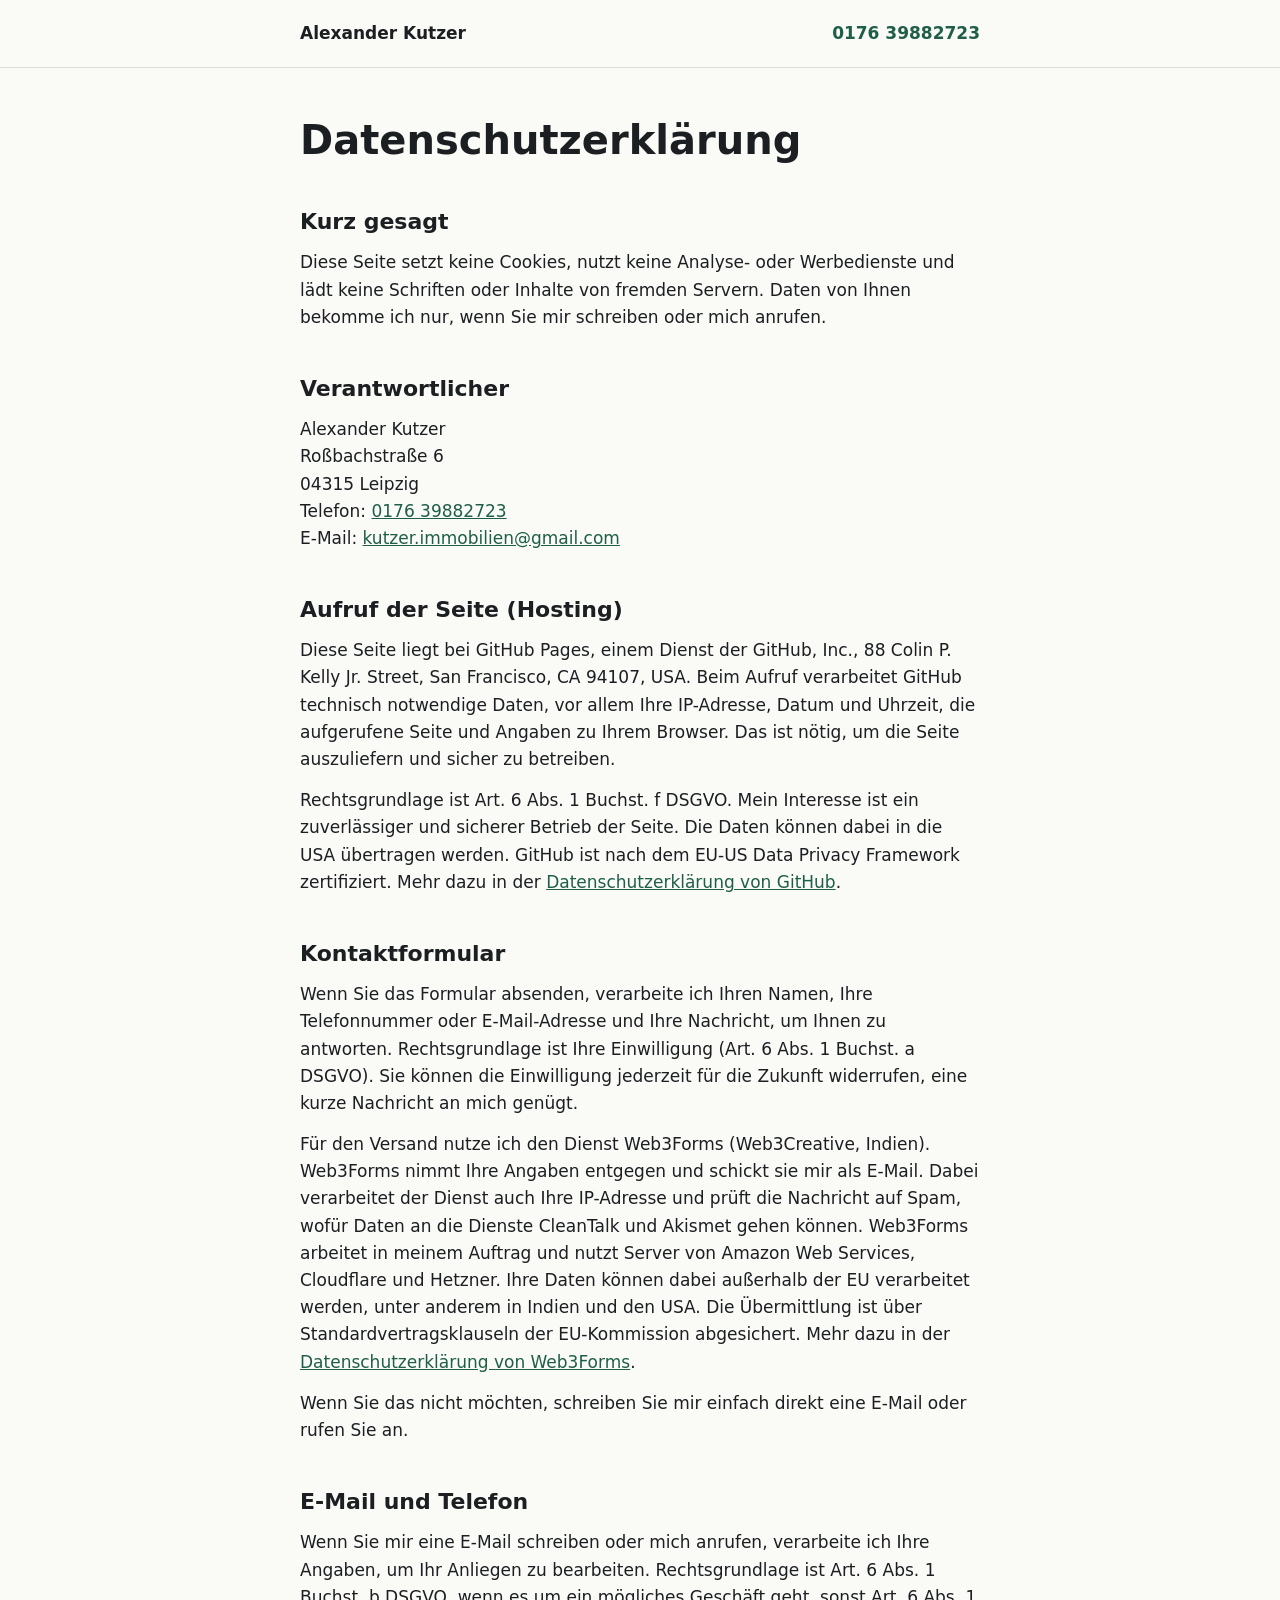
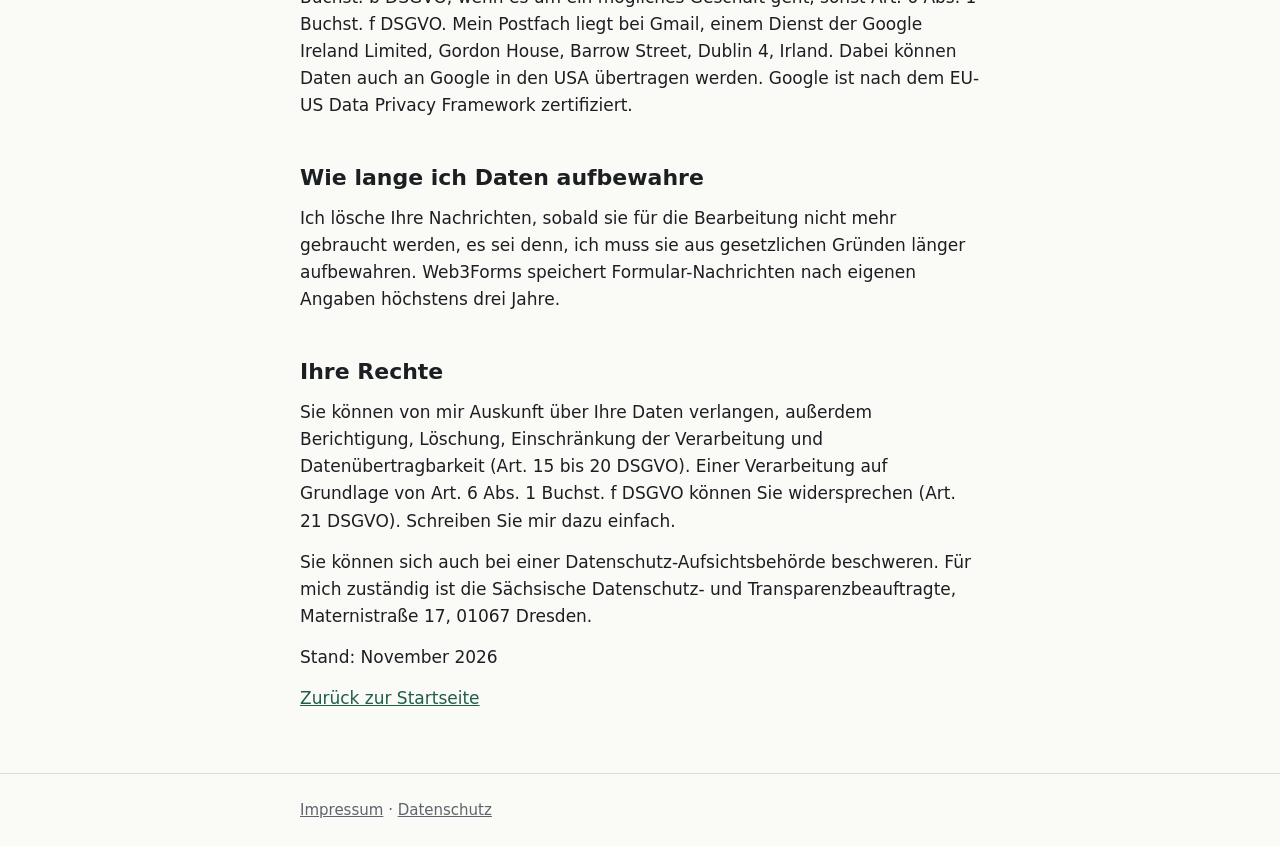
==== datenschutz.html @ 6d58d4cd "Webseite: Startseite, Impressum, Datenschutz Co-Authored-By: Claude Fable 5.2 <noreply@anthropic.com" ====
<!doctype html>
<html lang="de">
<head>
<meta charset="utf-8">
<meta name="viewport" content="width=device-width, initial-scale=1">
<title>Datenschutz – Alexander Kutzer</title>
<meta name="robots" content="noindex">
<link rel="stylesheet" href="style.css">
</head>
<body>
<header><div class="wrap">
  <a class="name" href="./">Alexander Kutzer</a>
  <a class="tel" href="tel:+4917639882723">0176 39882723</a>
</div></header>

<main class="wrap">
  <h1>Datenschutzerklärung</h1>

  <h2>Kurz gesagt</h2>
  <p>Diese Seite setzt keine Cookies, nutzt keine Analyse- oder Werbedienste und lädt keine Schriften oder Inhalte von fremden Servern. Daten von Ihnen bekomme ich nur, wenn Sie mir schreiben oder mich anrufen.</p>

  <h2>Verantwortlicher</h2>
  <p>Alexander Kutzer<br>
  Roßbachstraße 6<br>
  04315 Leipzig<br>
  Telefon: <a href="tel:+4917639882723">0176 39882723</a><br>
  E-Mail: <a href="mailto:kutzer.immobilien@gmail.com">kutzer.immobilien@gmail.com</a></p>

  <h2>Aufruf der Seite (Hosting)</h2>
  <p>Diese Seite liegt bei GitHub Pages, einem Dienst der GitHub, Inc., 88 Colin P. Kelly Jr. Street, San Francisco, CA 94107, USA. Beim Aufruf verarbeitet GitHub technisch notwendige Daten, vor allem Ihre IP-Adresse, Datum und Uhrzeit, die aufgerufene Seite und Angaben zu Ihrem Browser. Das ist nötig, um die Seite auszuliefern und sicher zu betreiben.</p>
  <p>Rechtsgrundlage ist Art. 6 Abs. 1 Buchst. f DSGVO. Mein Interesse ist ein zuverlässiger und sicherer Betrieb der Seite. Die Daten können dabei in die USA übertragen werden. GitHub ist nach dem EU-US Data Privacy Framework zertifiziert. Mehr dazu in der <a href="https://docs.github.com/de/site-policy/privacy-policies/github-general-privacy-statement" rel="noopener">Datenschutzerklärung von GitHub</a>.</p>

  <h2>Kontaktformular</h2>
  <p>Wenn Sie das Formular absenden, verarbeite ich Ihren Namen, Ihre Telefonnummer oder E-Mail-Adresse und Ihre Nachricht, um Ihnen zu antworten. Rechtsgrundlage ist Ihre Einwilligung (Art. 6 Abs. 1 Buchst. a DSGVO). Sie können die Einwilligung jederzeit für die Zukunft widerrufen, eine kurze Nachricht an mich genügt.</p>
  <p>Für den Versand nutze ich den Dienst Web3Forms (Web3Creative, Indien). Web3Forms nimmt Ihre Angaben entgegen und schickt sie mir als E-Mail. Dabei verarbeitet der Dienst auch Ihre IP-Adresse und prüft die Nachricht auf Spam, wofür Daten an die Dienste CleanTalk und Akismet gehen können. Web3Forms arbeitet in meinem Auftrag und nutzt Server von Amazon Web Services, Cloudflare und Hetzner. Ihre Daten können dabei außerhalb der EU verarbeitet werden, unter anderem in Indien und den USA. Die Übermittlung ist über Standardvertragsklauseln der EU-Kommission abgesichert. Mehr dazu in der <a href="https://web3forms.com/privacy" rel="noopener">Datenschutzerklärung von Web3Forms</a>.</p>
  <p>Wenn Sie das nicht möchten, schreiben Sie mir einfach direkt eine E-Mail oder rufen Sie an.</p>

  <h2>E-Mail und Telefon</h2>
  <p>Wenn Sie mir eine E-Mail schreiben oder mich anrufen, verarbeite ich Ihre Angaben, um Ihr Anliegen zu bearbeiten. Rechtsgrundlage ist Art. 6 Abs. 1 Buchst. b DSGVO, wenn es um ein mögliches Geschäft geht, sonst Art. 6 Abs. 1 Buchst. f DSGVO. Mein Postfach liegt bei Gmail, einem Dienst der Google Ireland Limited, Gordon House, Barrow Street, Dublin 4, Irland. Dabei können Daten auch an Google in den USA übertragen werden. Google ist nach dem EU-US Data Privacy Framework zertifiziert.</p>

  <h2>Wie lange ich Daten aufbewahre</h2>
  <p>Ich lösche Ihre Nachrichten, sobald sie für die Bearbeitung nicht mehr gebraucht werden, es sei denn, ich muss sie aus gesetzlichen Gründen länger aufbewahren. Web3Forms speichert Formular-Nachrichten nach eigenen Angaben höchstens drei Jahre.</p>

  <h2>Ihre Rechte</h2>
  <p>Sie können von mir Auskunft über Ihre Daten verlangen, außerdem Berichtigung, Löschung, Einschränkung der Verarbeitung und Datenübertragbarkeit (Art. 15 bis 20 DSGVO). Einer Verarbeitung auf Grundlage von Art. 6 Abs. 1 Buchst. f DSGVO können Sie widersprechen (Art. 21 DSGVO). Schreiben Sie mir dazu einfach.</p>
  <p>Sie können sich auch bei einer Datenschutz-Aufsichtsbehörde beschweren. Für mich zuständig ist die Sächsische Datenschutz- und Transparenzbeauftragte, Maternistraße 17, 01067 Dresden.</p>

  <p>Stand: November 2026</p>
  <p><a href="./">Zurück zur Startseite</a></p>
</main>

<footer><div class="wrap">
  <a href="impressum.html">Impressum</a> · <a href="datenschutz.html">Datenschutz</a>
</div></footer>
</body>
</html>
---- style.css ----
:root{--bg:#fafaf7;--fg:#1c1f22;--mute:#5d646b;--acc:#1f5f4a;--line:#dcdcd4;--card:#fff;--btn:#fff}
@media (prefers-color-scheme:dark){:root{--bg:#15181a;--fg:#ececea;--mute:#a0a7ad;--acc:#6cc2a2;--line:#2b3033;--card:#1c2023;--btn:#0f1412}}
*{box-sizing:border-box}
body{margin:0;background:var(--bg);color:var(--fg);font:17px/1.6 system-ui,-apple-system,"Segoe UI",sans-serif}
.wrap{max-width:720px;margin:0 auto;padding:0 20px}
header{padding:20px 0;border-bottom:1px solid var(--line)}
header .wrap{display:flex;justify-content:space-between;align-items:center;gap:12px;flex-wrap:wrap}
.name{font-weight:600;color:var(--fg);text-decoration:none}
a{color:var(--acc)}
header a.tel{text-decoration:none;font-weight:600}
h1{font-size:clamp(28px,6vw,40px);line-height:1.2;margin:48px 0 12px}
h2{font-size:22px;margin:40px 0 10px}
h3{font-size:18px;margin:28px 0 6px}
p{margin:0 0 14px}
.lead{font-size:19px;color:var(--mute)}
.btn{display:inline-block;background:var(--acc);color:var(--btn);padding:12px 20px;border-radius:8px;text-decoration:none;font-weight:600;border:0;font-size:17px;cursor:pointer}
ul{padding-left:20px;margin:0 0 14px}
li{margin-bottom:6px}
.card{background:var(--card);border:1px solid var(--line);border-radius:10px;padding:20px}
label{display:block;font-weight:600;margin:14px 0 4px}
input,textarea{width:100%;padding:10px;font:inherit;color:var(--fg);background:var(--bg);border:1px solid var(--line);border-radius:6px}
.check{display:flex;gap:10px;align-items:flex-start;font-weight:400;margin-top:14px}
.check input{width:auto;margin-top:6px}
.hp{display:none}
#status{font-weight:600;margin:14px 0 0}
footer{margin-top:60px;padding:24px 0;border-top:1px solid var(--line);color:var(--mute);font-size:15px}
footer a{color:var(--mute)}
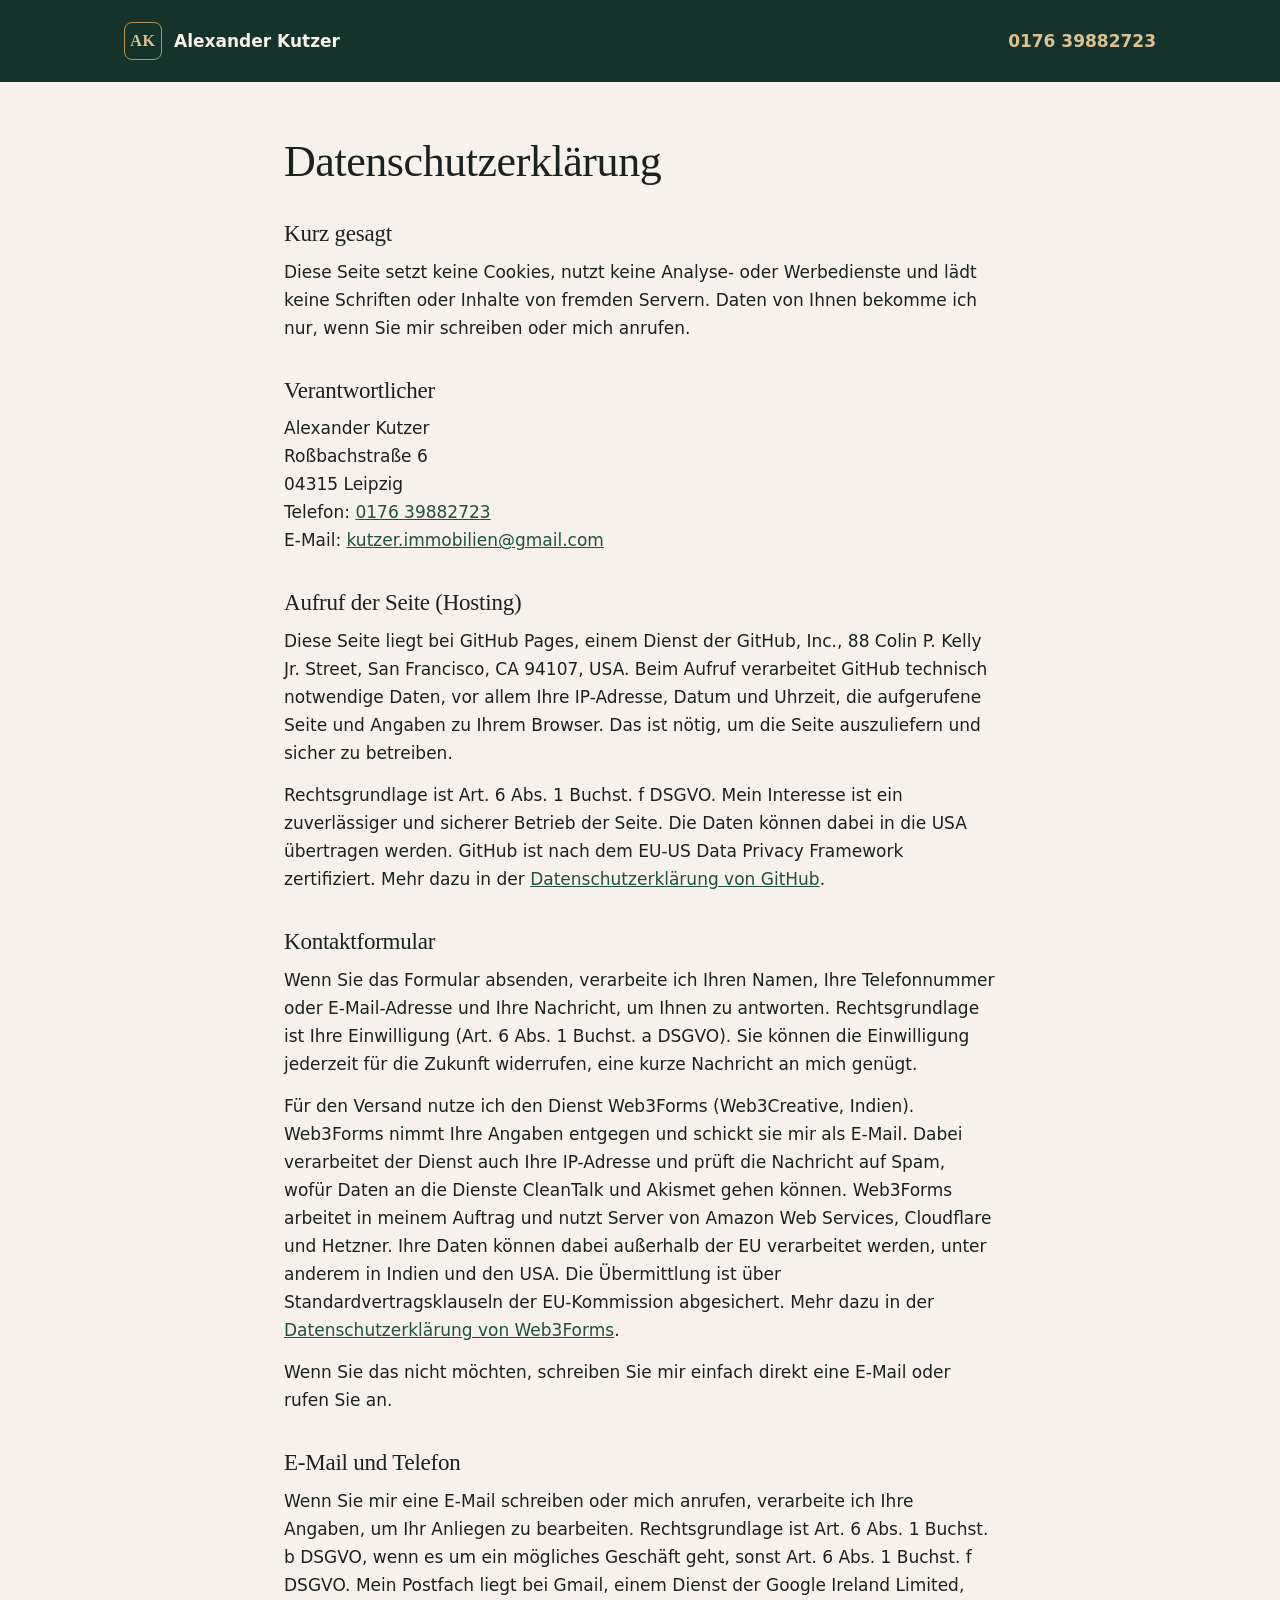
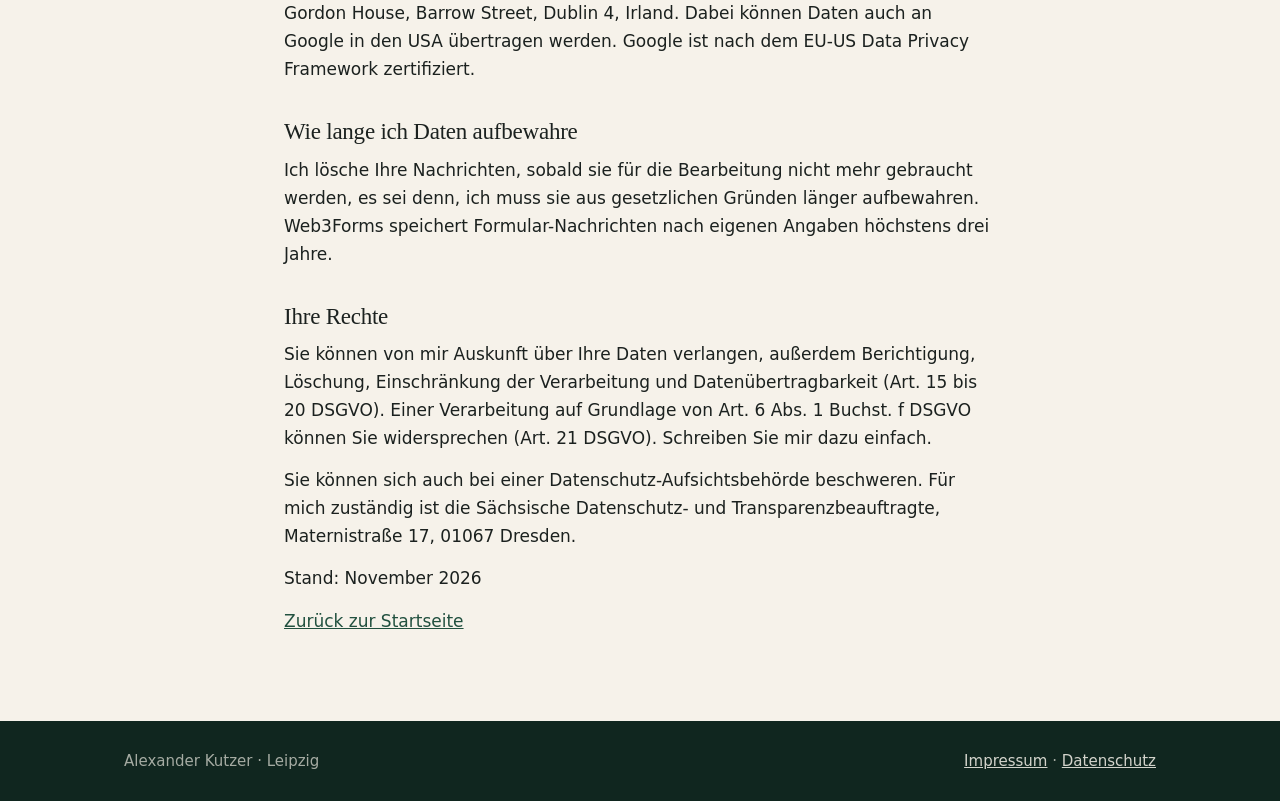
==== commit 35623ae5: "Neues Design: Hero mit Hauszeichnung, Karten, Ablauf, Kontaktbereich Co-Authored-By: Claude Fable 5." ====
--- a/datenschutz.html
+++ b/datenschutz.html
@@ -8,12 +8,12 @@
 <link rel="stylesheet" href="style.css">
 </head>
 <body>
-<header><div class="wrap">
-  <a class="name" href="./">Alexander Kutzer</a>
+<div class="sub"><header class="wrap top">
+  <a class="brand" href="./"><span class="mono">AK</span>Alexander Kutzer</a>
   <a class="tel" href="tel:+4917639882723">0176 39882723</a>
-</div></header>
+</header></div>
 
-<main class="wrap">
+<main class="wrap legal">
   <h1>Datenschutzerklärung</h1>
 
   <h2>Kurz gesagt</h2>
@@ -50,7 +50,8 @@
 </main>
 
 <footer><div class="wrap">
-  <a href="impressum.html">Impressum</a> · <a href="datenschutz.html">Datenschutz</a>
+  <span>Alexander Kutzer · Leipzig</span>
+  <span><a href="impressum.html">Impressum</a> · <a href="datenschutz.html">Datenschutz</a></span>
 </div></footer>
 </body>
 </html>
--- a/style.css
+++ b/style.css
@@ -1,27 +1,96 @@
-:root{--bg:#fafaf7;--fg:#1c1f22;--mute:#5d646b;--acc:#1f5f4a;--line:#dcdcd4;--card:#fff;--btn:#fff}
-@media (prefers-color-scheme:dark){:root{--bg:#15181a;--fg:#ececea;--mute:#a0a7ad;--acc:#6cc2a2;--line:#2b3033;--card:#1c2023;--btn:#0f1412}}
+:root{--green:#16332b;--green2:#21503f;--deep:#10261f;--cream:#f6f2ea;--paper:#fffdf8;--ink:#1b211f;--mute:#5f6b66;--brass:#b8935a;--brass2:#dcc293;--line:#e3dccd;--serif:"Iowan Old Style","Palatino Linotype",Palatino,"Book Antiqua",Georgia,serif}
 *{box-sizing:border-box}
-body{margin:0;background:var(--bg);color:var(--fg);font:17px/1.6 system-ui,-apple-system,"Segoe UI",sans-serif}
-.wrap{max-width:720px;margin:0 auto;padding:0 20px}
-header{padding:20px 0;border-bottom:1px solid var(--line)}
-header .wrap{display:flex;justify-content:space-between;align-items:center;gap:12px;flex-wrap:wrap}
-.name{font-weight:600;color:var(--fg);text-decoration:none}
-a{color:var(--acc)}
-header a.tel{text-decoration:none;font-weight:600}
-h1{font-size:clamp(28px,6vw,40px);line-height:1.2;margin:48px 0 12px}
-h2{font-size:22px;margin:40px 0 10px}
-h3{font-size:18px;margin:28px 0 6px}
+html{scroll-behavior:smooth}
+body{margin:0;background:var(--cream);color:var(--ink);font:17px/1.65 system-ui,-apple-system,"Segoe UI",Roboto,sans-serif;-webkit-font-smoothing:antialiased}
+.wrap{max-width:1080px;margin:0 auto;padding:0 24px}
+a{color:var(--green2)}
+h1,h2,h3{font-family:var(--serif);font-weight:500;letter-spacing:-.01em;margin:0}
 p{margin:0 0 14px}
-.lead{font-size:19px;color:var(--mute)}
-.btn{display:inline-block;background:var(--acc);color:var(--btn);padding:12px 20px;border-radius:8px;text-decoration:none;font-weight:600;border:0;font-size:17px;cursor:pointer}
-ul{padding-left:20px;margin:0 0 14px}
-li{margin-bottom:6px}
-.card{background:var(--card);border:1px solid var(--line);border-radius:10px;padding:20px}
-label{display:block;font-weight:600;margin:14px 0 4px}
-input,textarea{width:100%;padding:10px;font:inherit;color:var(--fg);background:var(--bg);border:1px solid var(--line);border-radius:6px}
-.check{display:flex;gap:10px;align-items:flex-start;font-weight:400;margin-top:14px}
-.check input{width:auto;margin-top:6px}
+
+/* Kopf */
+.top{display:flex;justify-content:space-between;align-items:center;gap:12px;padding-top:22px;padding-bottom:22px}
+.brand{display:flex;align-items:center;gap:12px;color:var(--cream);text-decoration:none;font-weight:600}
+.mono{display:grid;place-items:center;width:38px;height:38px;border:1px solid var(--brass);border-radius:8px;font-family:var(--serif);font-size:16px;color:var(--brass2);letter-spacing:.04em}
+.tel{color:var(--brass2);text-decoration:none;font-weight:600;white-space:nowrap}
+.tel:hover{color:#fff}
+
+/* Hero */
+.hero{background:radial-gradient(1100px 520px at 85% 0,var(--green2),transparent 70%),var(--green);color:var(--cream);overflow:hidden}
+.hero-grid{display:grid;grid-template-columns:1.1fr .9fr;gap:48px;align-items:end;padding:56px 0 0}
+.hero-text{padding-bottom:64px}
+.eyebrow{display:flex;align-items:center;gap:12px;margin:0 0 18px;font-size:13px;font-weight:600;letter-spacing:.14em;text-transform:uppercase;color:var(--brass)}
+.eyebrow::before{content:"";width:28px;height:1px;background:currentColor}
+.hero .eyebrow{color:var(--brass2)}
+h1{font-size:clamp(36px,6.2vw,62px);line-height:1.07}
+.lead{margin:22px 0 30px;font-size:clamp(18px,2.2vw,21px);line-height:1.55;color:rgba(246,242,234,.82);max-width:34em}
+.actions{display:flex;flex-wrap:wrap;gap:12px}
+.btn{display:inline-block;padding:14px 24px;border-radius:999px;border:1px solid var(--brass2);background:var(--brass2);color:var(--deep);font:inherit;font-weight:600;text-decoration:none;cursor:pointer;transition:transform .15s,background .15s}
+.btn:hover{background:#ebd6ad;transform:translateY(-1px)}
+.btn.ghost{background:transparent;color:var(--cream);border-color:rgba(246,242,234,.4)}
+.btn.ghost:hover{background:rgba(246,242,234,.1)}
+.houses{display:block;width:100%;height:auto}
+.facts{border-top:1px solid rgba(246,242,234,.16)}
+.facts ul{display:grid;grid-template-columns:repeat(3,1fr);margin:0;padding:0;list-style:none}
+.facts li{padding:20px 0;font-size:15px;color:rgba(246,242,234,.75)}
+.facts li+li{padding-left:24px;border-left:1px solid rgba(246,242,234,.16)}
+.facts b{display:block;font-family:var(--serif);font-size:19px;font-weight:500;color:var(--cream)}
+
+/* Abschnitte */
+section{padding-top:84px;padding-bottom:84px}
+h2{font-size:clamp(28px,4vw,40px);line-height:1.15;margin-bottom:28px}
+.cards{display:grid;grid-template-columns:repeat(2,1fr);gap:16px}
+.card{background:var(--paper);border:1px solid var(--line);border-radius:16px;padding:26px}
+.card svg{width:30px;height:30px;stroke:var(--brass);fill:none;stroke-width:1.5;stroke-linecap:round;stroke-linejoin:round;margin-bottom:14px}
+.card h3{font-size:21px;margin-bottom:6px}
+.card p{margin:0;color:var(--mute)}
+.split{display:grid;grid-template-columns:1fr 1fr;gap:56px;align-items:start}
+.about{background:var(--paper);border-top:1px solid var(--line);border-bottom:1px solid var(--line)}
+.about p{font-size:18px}
+.steps{margin:0;padding:0;list-style:none;counter-reset:s}
+.steps li{position:relative;padding:0 0 26px 62px;counter-increment:s}
+.steps li::before{content:counter(s);position:absolute;left:0;top:-4px;width:42px;height:42px;display:grid;place-items:center;border:1px solid var(--brass);border-radius:50%;font-family:var(--serif);font-size:19px;color:var(--brass)}
+.steps b{display:block;font-family:var(--serif);font-size:20px;font-weight:500}
+.steps span{color:var(--mute)}
+.band{background:var(--green);color:var(--cream)}
+.band .eyebrow{color:var(--brass2)}
+.band p{font-family:var(--serif);font-size:clamp(21px,3vw,28px);line-height:1.45;max-width:30em;margin:0}
+
+/* Kontakt */
+.contact-big{display:block;font-family:var(--serif);font-size:clamp(30px,4.4vw,40px);line-height:1.2;color:var(--ink);text-decoration:none}
+.contact-big:hover{color:var(--green2)}
+.note{color:var(--mute);margin:6px 0 26px}
+.mail{font-size:19px;font-weight:600;word-break:break-word}
+.form{background:var(--paper);border:1px solid var(--line);border-radius:18px;padding:28px;box-shadow:0 18px 40px -28px rgba(22,51,43,.45)}
+label{display:block;font-weight:600;font-size:15px;margin:16px 0 6px}
+form label:first-of-type{margin-top:0}
+input,textarea{width:100%;padding:12px 14px;font:inherit;color:var(--ink);background:#fff;border:1px solid var(--line);border-radius:10px}
+input:focus,textarea:focus{outline:2px solid var(--brass);outline-offset:1px;border-color:var(--brass)}
+.check{display:flex;gap:10px;align-items:flex-start;font-weight:400;color:var(--mute);margin-top:16px}
+.check input{width:18px;height:18px;margin-top:4px;flex:none;accent-color:var(--green2)}
+.form .btn{margin-top:18px;background:var(--green);border-color:var(--green);color:var(--cream)}
+.form .btn:hover{background:var(--green2)}
 .hp{display:none}
 #status{font-weight:600;margin:14px 0 0}
-footer{margin-top:60px;padding:24px 0;border-top:1px solid var(--line);color:var(--mute);font-size:15px}
-footer a{color:var(--mute)}
+
+/* Fuß */
+footer{background:var(--deep);color:rgba(246,242,234,.65);font-size:15px;padding:28px 0}
+footer .wrap{display:flex;justify-content:space-between;gap:12px;flex-wrap:wrap}
+footer a{color:rgba(246,242,234,.85)}
+
+/* Impressum, Datenschutz */
+.sub{background:var(--green)}
+.legal{max-width:760px;padding-top:56px;padding-bottom:72px}
+.legal h1{font-size:clamp(32px,5vw,44px);margin-bottom:28px}
+.legal h2{font-size:23px;margin:36px 0 10px}
+
+@media (max-width:820px){
+  .hero-grid,.split{grid-template-columns:1fr;gap:32px}
+  .hero-grid{padding-top:28px}
+  .hero-text{padding-bottom:0}
+  .cards{grid-template-columns:1fr}
+  section{padding-top:56px;padding-bottom:56px}
+  .facts ul{grid-template-columns:1fr}
+  .facts li{padding:14px 0}
+  .facts li+li{padding-left:0;border-left:0;border-top:1px solid rgba(246,242,234,.16)}
+  .actions .btn{flex:1 1 auto;text-align:center}
+}
